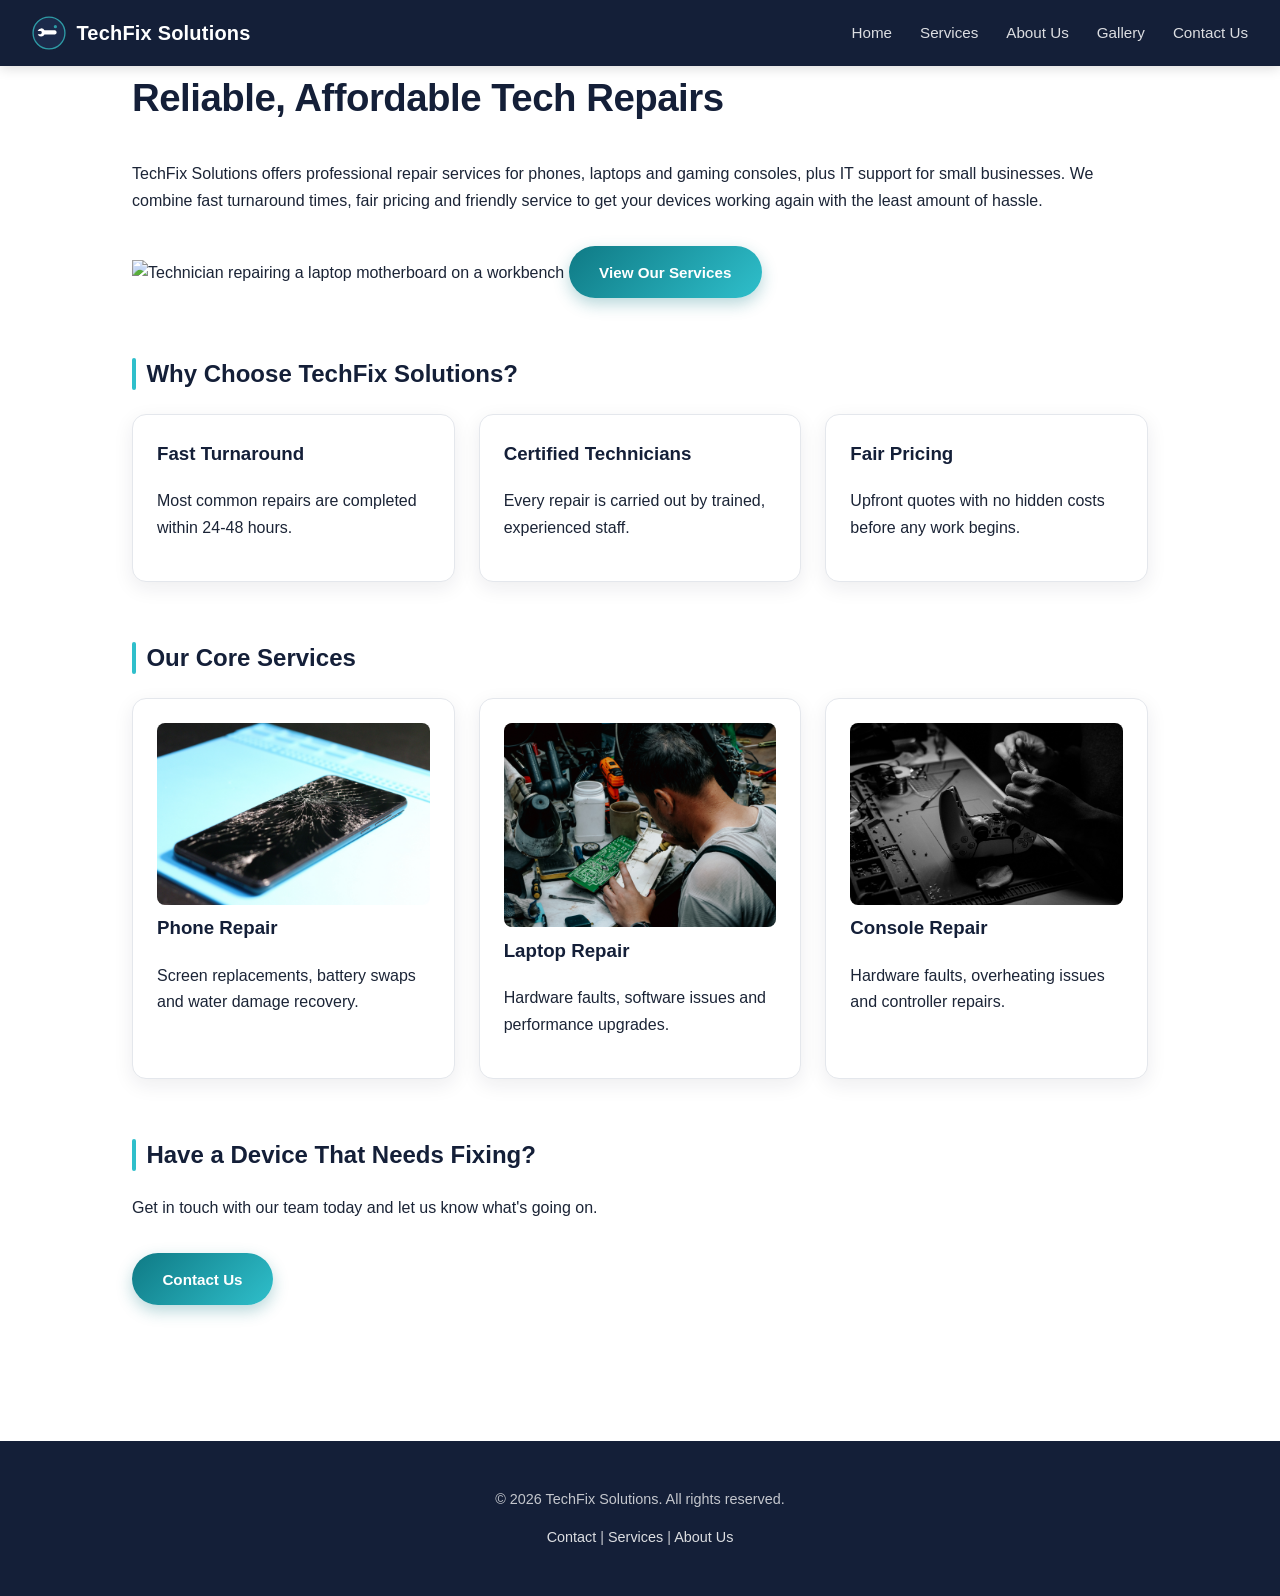
==== index.html @ b435755c "Initial commit with compressed images" ====
<!DOCTYPE html>
<html lang="en">
<head>
  <meta charset="UTF-8">
  <meta name="viewport" content="width=device-width, initial-scale=1.0">
  <title>TechFix Solutions | Home</title>
  <link rel="stylesheet" href="css/style.css">
</head>
<body>

  <!-- Site header with logo and business name -->
  <header>
    <div class="logo">
      <img src="images/logo.svg" alt="TechFix Solutions logo" class="logo-img">
      <span>TechFix Solutions</span>
    </div>
    <!-- Main navigation used on every page -->
    <nav>
      <ul>
        <li><a href="index.html">Home</a></li>
        <li><a href="services.html">Services</a></li>
        <li><a href="about.html">About Us</a></li>
        <li><a href="gallery.html">Gallery</a></li>
        <li><a href="contact.html">Contact Us</a></li>
      </ul>
    </nav>
  </header>

  <main>

    <!-- Hero section: main welcome message and primary call-to-action -->
    <section>
      <h1>Reliable, Affordable Tech Repairs</h1>
      <p>
        TechFix Solutions offers professional repair services for phones, laptops and
        gaming consoles, plus IT support for small businesses. We combine fast turnaround
        times, fair pricing and friendly service to get your devices working again with
        the least amount of hassle.
      </p>
      <img src="images/hero-workbench.jpg" alt="Technician repairing a laptop motherboard on a workbench">
      <a href="services.html" class="cta-button">View Our Services</a>
    </section>

    <!-- Why choose us: builds trust before visitors browse further -->
    <section>
      <h2>Why Choose TechFix Solutions?</h2>
      <div class="card-group">
        <div class="card">
          <h3>Fast Turnaround</h3>
          <p>Most common repairs are completed within 24-48 hours.</p>
        </div>
        <div class="card">
          <h3>Certified Technicians</h3>
          <p>Every repair is carried out by trained, experienced staff.</p>
        </div>
        <div class="card">
          <h3>Fair Pricing</h3>
          <p>Upfront quotes with no hidden costs before any work begins.</p>
        </div>
      </div>
    </section>

    <!-- Featured services shown on the home page, linking through to the Services page -->
    <section>
      <h2>Our Core Services</h2>
      <div class="card-group">
        <div class="card">
          <img src="images/phone-repair.jpg" alt="Close-up of a smartphone screen being repaired">
          <h3>Phone Repair</h3>
          <p>Screen replacements, battery swaps and water damage recovery.</p>
        </div>
        <div class="card">
          <img src="images/laptop-repair.jpg" alt="Laptop opened up for internal hardware repair">
          <h3>Laptop Repair</h3>
          <p>Hardware faults, software issues and performance upgrades.</p>
        </div>
        <div class="card">
          <img src="images/console-repair.jpg" alt="Gaming console with its casing removed for repair">
          <h3>Console Repair</h3>
          <p>Hardware faults, overheating issues and controller repairs.</p>
        </div>
      </div>
    </section>

    <!-- Closing call-to-action encouraging enquiries -->
    <section>
      <h2>Have a Device That Needs Fixing?</h2>
      <p>Get in touch with our team today and let us know what's going on.</p>
      <a href="contact.html" class="cta-button">Contact Us</a>
    </section>

  </main>

  <!-- Site footer with contact summary and quick links -->
  <footer>
    <p>&copy; 2026 TechFix Solutions. All rights reserved.</p>
    <p>
      <a href="contact.html">Contact</a> |
      <a href="services.html">Services</a> |
      <a href="about.html">About Us</a>
    </p>
  </footer>

</body>
</html>
---- css/style.css ----
/* TechFix Solutions - modernized styles
   Palette: navy (#141F38), deep teal (#0F7A85), bright teal (#2FBFCB), light grey (#F5F6F8)
   Type: Poppins (display/headings) + Inter (body) */

:root {
  --navy: #141F38;
  --navy-soft: #1F3057;
  --teal: #0F7A85;
  --teal-bright: #2FBFCB;
  --grey: #F5F6F8;
  --grey-line: #E4E7EC;
  --text: #1B2436;
  --text-muted: #5B6472;
  --radius: 14px;
  --radius-sm: 8px;
  --shadow: 0 6px 20px rgba(20, 31, 56, 0.08);
  --shadow-hover: 0 10px 28px rgba(20, 31, 56, 0.14);
}

* { box-sizing: border-box; }

body {
  margin: 0;
  font-family: "Inter", "Segoe UI", Arial, sans-serif;
  color: var(--text);
  background-color: #FFFFFF;
  line-height: 1.65;
  -webkit-font-smoothing: antialiased;
}

h1, h2, h3, .logo span {
  font-family: "Poppins", "Segoe UI", Arial, sans-serif;
}

header {
  background-color: var(--navy);
  color: #FFFFFF;
  padding: 1rem 2rem;
  display: flex;
  align-items: center;
  justify-content: space-between;
  flex-wrap: wrap;
  gap: 0.75rem;
  position: sticky;
  top: 0;
  z-index: 50;
  box-shadow: 0 2px 12px rgba(0,0,0,0.15);
}

header .logo {
  font-weight: 600;
  font-size: 1.25rem;
  letter-spacing: 0.2px;
  display: flex;
  align-items: center;
  gap: 0.65rem;
}

.logo-img {
  height: 34px;
  width: 34px;
}

nav ul {
  list-style: none;
  display: flex;
  gap: 1.75rem;
  margin: 0;
  padding: 0;
  flex-wrap: wrap;
}

nav a {
  color: rgba(255,255,255,0.85);
  text-decoration: none;
  font-weight: 500;
  font-size: 0.95rem;
  position: relative;
  padding-bottom: 4px;
  transition: color 0.2s ease;
}

nav a::after {
  content: "";
  position: absolute;
  left: 0;
  bottom: 0;
  width: 0;
  height: 2px;
  background: var(--teal-bright);
  transition: width 0.25s ease;
}

nav a:hover,
nav a:focus {
  color: #FFFFFF;
}

nav a:hover::after,
nav a:focus::after {
  width: 100%;
}

main {
  max-width: 1080px;
  margin: 0 auto;
  padding: 0 2rem 2rem;
}

h1 {
  font-size: 2.4rem;
  font-weight: 700;
  color: var(--navy);
  letter-spacing: -0.5px;
  margin-top: 0;
}

h2 {
  font-size: 1.5rem;
  font-weight: 600;
  color: var(--navy);
  margin-bottom: 1.25rem;
  position: relative;
  padding-left: 0.9rem;
}

h2::before {
  content: "";
  position: absolute;
  left: 0;
  top: 0.15em;
  bottom: 0.15em;
  width: 4px;
  border-radius: 4px;
  background: var(--teal-bright);
}

section {
  margin-bottom: 3.5rem;
}

/* Hero banner */
.hero {
  background: linear-gradient(135deg, var(--navy) 0%, var(--navy-soft) 55%, var(--teal) 130%);
  color: #FFFFFF;
  padding: 4rem 2.5rem;
  border-radius: var(--radius);
  margin: 2rem 0 3rem;
}

.hero h1 {
  color: #FFFFFF;
  max-width: 20ch;
}

.hero p {
  color: rgba(255,255,255,0.85);
  max-width: 55ch;
  font-size: 1.05rem;
}

.hero .img-tag {
  display: inline-block;
  margin: 1rem 0;
  padding: 0.5rem 0.9rem;
  background: rgba(255,255,255,0.1);
  border: 1px dashed rgba(255,255,255,0.35);
  border-radius: var(--radius-sm);
  font-size: 0.85rem;
  color: rgba(255,255,255,0.75);
}

.card-group {
  display: flex;
  flex-wrap: wrap;
  gap: 1.5rem;
}

.card {
  background-color: #FFFFFF;
  border: 1px solid var(--grey-line);
  padding: 1.5rem;
  border-radius: var(--radius);
  flex: 1 1 250px;
  box-shadow: var(--shadow);
  transition: transform 0.2s ease, box-shadow 0.2s ease;
}

.card:hover {
  transform: translateY(-4px);
  box-shadow: var(--shadow-hover);
}

.card h3 {
  margin-top: 0;
  color: var(--navy);
}

.card img,
.gallery-grid img {
  max-width: 100%;
  border-radius: var(--radius-sm);
}

.gallery-grid {
  display: grid;
  grid-template-columns: repeat(auto-fit, minmax(220px, 1fr));
  gap: 1.5rem;
}

.gallery-grid figure {
  margin: 0;
  background: var(--grey);
  border-radius: var(--radius);
  overflow: hidden;
  box-shadow: var(--shadow);
  transition: transform 0.2s ease;
}

.gallery-grid figure:hover {
  transform: translateY(-4px);
}

.gallery-grid figcaption {
  padding: 0.75rem 1rem;
  font-size: 0.9rem;
  color: var(--text-muted);
}

.cta-button {
  display: inline-block;
  background: linear-gradient(135deg, var(--teal) 0%, var(--teal-bright) 100%);
  color: #FFFFFF;
  padding: 0.85rem 1.9rem;
  text-decoration: none;
  border-radius: 999px;
  font-weight: 600;
  font-size: 0.95rem;
  margin-top: 1rem;
  border: none;
  cursor: pointer;
  box-shadow: 0 6px 16px rgba(15, 122, 133, 0.3);
  transition: transform 0.15s ease, box-shadow 0.15s ease;
}

.cta-button:hover,
.cta-button:focus {
  transform: translateY(-2px);
  box-shadow: 0 10px 22px rgba(15, 122, 133, 0.4);
}

.hero .cta-button {
  background: #FFFFFF;
  color: var(--navy);
  box-shadow: 0 6px 16px rgba(0,0,0,0.2);
}

form {
  background: var(--grey);
  padding: 1.75rem;
  border-radius: var(--radius);
}

form label {
  display: block;
  margin-top: 1rem;
  font-weight: 600;
  font-size: 0.9rem;
  color: var(--navy);
}

form input,
form textarea {
  width: 100%;
  padding: 0.7rem 0.9rem;
  margin-top: 0.4rem;
  border: 1px solid var(--grey-line);
  border-radius: var(--radius-sm);
  font-family: inherit;
  font-size: 0.95rem;
  background: #FFFFFF;
}

form input:focus,
form textarea:focus {
  outline: 2px solid var(--teal-bright);
  outline-offset: 1px;
}

footer {
  background-color: var(--navy);
  color: rgba(255,255,255,0.75);
  text-align: center;
  padding: 2rem 1.5rem;
  margin-top: 3rem;
  font-size: 0.9rem;
}

footer a {
  color: rgba(255,255,255,0.85);
  text-decoration: none;
}

footer a:hover {
  color: var(--teal-bright);
}
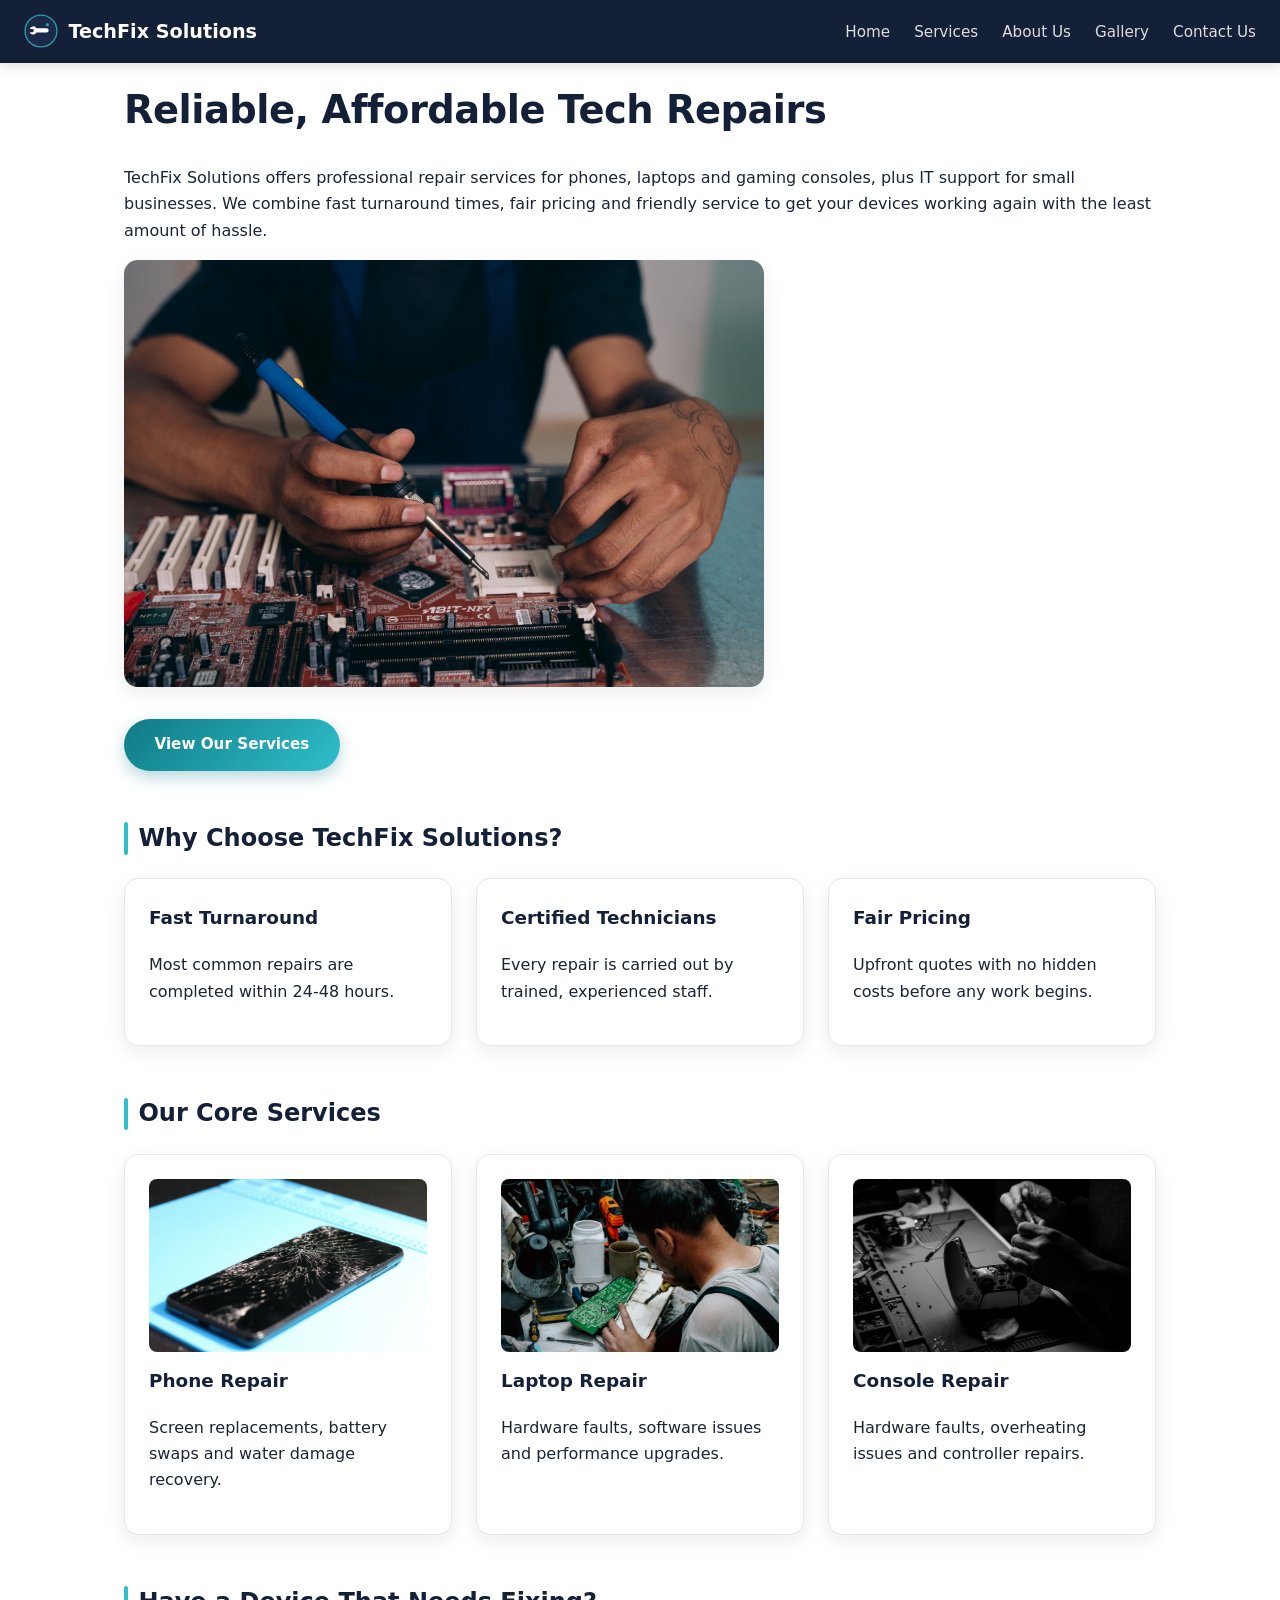
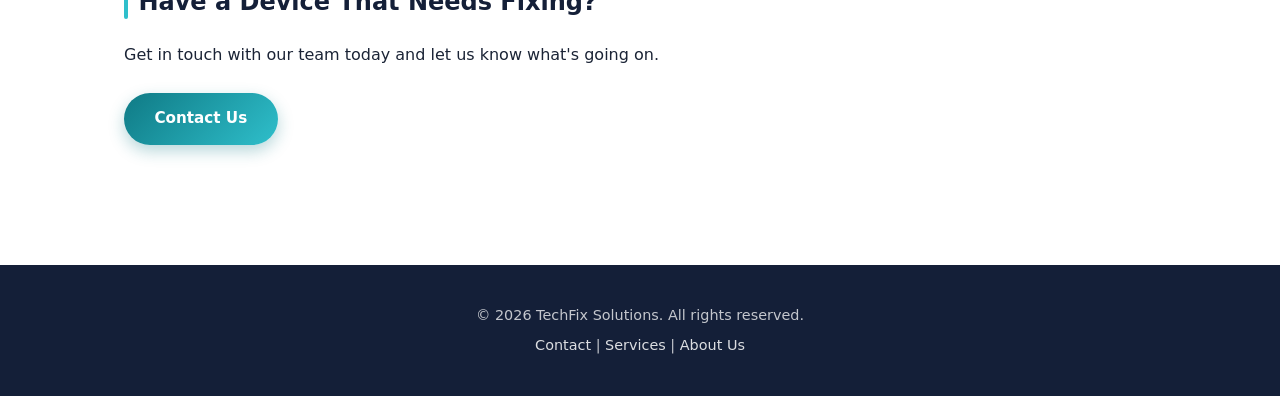
==== commit ef96c1c4: "Complete Part 2: responsive CSS, screenshots, README and changelog" ====
--- a/index.html
+++ b/index.html
@@ -8,7 +8,7 @@
 </head>
 <body>
 
-  <!-- Site header with logo and business name -->
+  
   <header>
     <div class="logo">
       <img src="images/logo.svg" alt="TechFix Solutions logo" class="logo-img">
@@ -27,8 +27,7 @@
   </header>
 
   <main>
-
-    <!-- Hero section: main welcome message and primary call-to-action -->
+    
     <section>
       <h1>Reliable, Affordable Tech Repairs</h1>
       <p>
@@ -37,7 +36,7 @@
         times, fair pricing and friendly service to get your devices working again with
         the least amount of hassle.
       </p>
-      <img src="images/hero-workbench.jpg" alt="Technician repairing a laptop motherboard on a workbench">
+      <img src="images/gallery-laptop-upgrade.jpg" alt="Technician repairing a laptop motherboard on a workbench">
       <a href="services.html" class="cta-button">View Our Services</a>
     </section>
 
@@ -102,4 +101,4 @@
   </footer>
 
 </body>
-</html>+</html> 
--- a/css/style.css
+++ b/css/style.css
@@ -1,6 +1,5 @@
-/* TechFix Solutions - modernized styles
-   Palette: navy (#141F38), deep teal (#0F7A85), bright teal (#2FBFCB), light grey (#F5F6F8)
-   Type: Poppins (display/headings) + Inter (body) */
+/* TechFix Solutions - Part 2 CSS
+*/
 
 :root {
   --navy: #141F38;
@@ -19,9 +18,11 @@
 
 * { box-sizing: border-box; }
 
+html { scroll-behavior: smooth; }
+
 body {
   margin: 0;
-  font-family: "Inter", "Segoe UI", Arial, sans-serif;
+  font-family: "Inter", "Segoe UI", system-ui, Arial, sans-serif;
   color: var(--text);
   background-color: #FFFFFF;
   line-height: 1.65;
@@ -29,13 +30,20 @@
 }
 
 h1, h2, h3, .logo span {
-  font-family: "Poppins", "Segoe UI", Arial, sans-serif;
-}
-
+  font-family: "Poppins", "Segoe UI", system-ui, Arial, sans-serif;
+}
+
+img {
+  max-width: 100%;
+  height: auto;
+  display: block;
+}
+
+/* ===== HEADER + NAV (Flexbox) ===== */
 header {
   background-color: var(--navy);
   color: #FFFFFF;
-  padding: 1rem 2rem;
+  padding: 0.9rem 1.5rem;
   display: flex;
   align-items: center;
   justify-content: space-between;
@@ -44,13 +52,12 @@
   position: sticky;
   top: 0;
   z-index: 50;
-  box-shadow: 0 2px 12px rgba(0,0,0,0.15);
+  box-shadow: 0 2px 12px rgba(0, 0, 0, 0.15);
 }
 
 header .logo {
   font-weight: 600;
-  font-size: 1.25rem;
-  letter-spacing: 0.2px;
+  font-size: 1.2rem;
   display: flex;
   align-items: center;
   gap: 0.65rem;
@@ -59,24 +66,26 @@
 .logo-img {
   height: 34px;
   width: 34px;
+  object-fit: contain;
 }
 
 nav ul {
   list-style: none;
   display: flex;
-  gap: 1.75rem;
+  gap: 1.5rem;
   margin: 0;
   padding: 0;
   flex-wrap: wrap;
+  align-items: center;
 }
 
 nav a {
-  color: rgba(255,255,255,0.85);
+  color: rgba(255, 255, 255, 0.85);
   text-decoration: none;
   font-weight: 500;
   font-size: 0.95rem;
   position: relative;
-  padding-bottom: 4px;
+  padding: 0.35rem 0;
   transition: color 0.2s ease;
 }
 
@@ -92,31 +101,41 @@
 }
 
 nav a:hover,
-nav a:focus {
+nav a:focus,
+nav a.active {
   color: #FFFFFF;
 }
 
 nav a:hover::after,
-nav a:focus::after {
-  width: 100%;
-}
-
+nav a:focus::after,
+nav a.active::after {
+  width: 100%;
+}
+
+nav a:focus-visible {
+  outline: 2px solid var(--teal-bright);
+  outline-offset: 4px;
+  border-radius: 2px;
+}
+
+/* ===== MAIN ===== */
 main {
   max-width: 1080px;
   margin: 0 auto;
-  padding: 0 2rem 2rem;
+  padding: 1.5rem 1.5rem 2.5rem;
 }
 
 h1 {
-  font-size: 2.4rem;
+  font-size: clamp(1.75rem, 4vw, 2.4rem);
   font-weight: 700;
   color: var(--navy);
   letter-spacing: -0.5px;
   margin-top: 0;
+  line-height: 1.2;
 }
 
 h2 {
-  font-size: 1.5rem;
+  font-size: clamp(1.25rem, 3vw, 1.5rem);
   font-weight: 600;
   color: var(--navy);
   margin-bottom: 1.25rem;
@@ -135,41 +154,56 @@
   background: var(--teal-bright);
 }
 
-section {
-  margin-bottom: 3.5rem;
-}
-
-/* Hero banner */
+section { margin-bottom: 3rem; }
+
+/* ===== HERO (Flexbox) ===== */
 .hero {
   background: linear-gradient(135deg, var(--navy) 0%, var(--navy-soft) 55%, var(--teal) 130%);
   color: #FFFFFF;
-  padding: 4rem 2.5rem;
-  border-radius: var(--radius);
-  margin: 2rem 0 3rem;
-}
+  padding: 3rem 2rem;
+  border-radius: var(--radius);
+  margin: 1.5rem 0 2.5rem;
+  display: flex;
+  flex-wrap: wrap;
+  align-items: center;
+  gap: 2rem;
+}
+
+.hero-content { flex: 1 1 280px; }
 
 .hero h1 {
   color: #FFFFFF;
-  max-width: 20ch;
+  max-width: 18ch;
+  margin-bottom: 0.75rem;
 }
 
 .hero p {
-  color: rgba(255,255,255,0.85);
-  max-width: 55ch;
+  color: rgba(255, 255, 255, 0.88);
+  max-width: 48ch;
   font-size: 1.05rem;
-}
-
-.hero .img-tag {
-  display: inline-block;
-  margin: 1rem 0;
-  padding: 0.5rem 0.9rem;
-  background: rgba(255,255,255,0.1);
-  border: 1px dashed rgba(255,255,255,0.35);
+  margin-bottom: 1.25rem;
+}
+
+.hero-media {
+  flex: 1 1 260px;
+  max-width: 420px;
+}
+
+.hero-media img {
+  width: 100%;
   border-radius: var(--radius-sm);
-  font-size: 0.85rem;
-  color: rgba(255,255,255,0.75);
-}
-
+  box-shadow: 0 12px 32px rgba(0, 0, 0, 0.25);
+}
+
+section > img {
+  width: 100%;
+  max-width: 640px;
+  border-radius: var(--radius);
+  margin: 1rem 0 1.5rem;
+  box-shadow: var(--shadow);
+}
+
+/* ===== CARDS (Flexbox) ===== */
 .card-group {
   display: flex;
   flex-wrap: wrap;
@@ -183,7 +217,8 @@
   border-radius: var(--radius);
   flex: 1 1 250px;
   box-shadow: var(--shadow);
-  transition: transform 0.2s ease, box-shadow 0.2s ease;
+  transition: transform 0.25s ease, box-shadow 0.25s ease;
+  position: relative;
 }
 
 .card:hover {
@@ -194,14 +229,78 @@
 .card h3 {
   margin-top: 0;
   color: var(--navy);
-}
-
-.card img,
-.gallery-grid img {
-  max-width: 100%;
+  font-size: 1.15rem;
+}
+
+.card img {
+  width: 100%;
   border-radius: var(--radius-sm);
-}
-
+  margin-bottom: 0.85rem;
+  aspect-ratio: 16 / 10;
+  object-fit: cover;
+}
+
+/* ===== SERVICE GRID (CSS Grid — Part 2 layout upgrade) ===== */
+.service-grid {
+  display: grid;
+  grid-template-columns: repeat(auto-fit, minmax(260px, 1fr));
+  gap: 1.5rem;
+}
+
+.service-card {
+  background: #FFFFFF;
+  border: 1px solid var(--grey-line);
+  border-radius: var(--radius);
+  padding: 1.5rem;
+  box-shadow: var(--shadow);
+  transition: transform 0.25s ease, box-shadow 0.25s ease;
+}
+
+.service-card:hover {
+  transform: translateY(-4px);
+  box-shadow: var(--shadow-hover);
+}
+
+.service-card img {
+  width: 100%;
+  border-radius: var(--radius-sm);
+  margin-bottom: 1rem;
+  aspect-ratio: 16 / 10;
+  object-fit: cover;
+}
+
+.service-card h2 {
+  font-size: 1.2rem;
+  margin-top: 0;
+  margin-bottom: 0.75rem;
+  padding-left: 0.9rem;
+}
+
+.service-card ul {
+  padding-left: 1.2rem;
+  margin: 0.5rem 0 0;
+}
+
+.service-card li { margin-bottom: 0.35rem; }
+
+/* ===== ABOUT GRID (mission + vision side by side) ===== */
+.about-grid {
+  display: grid;
+  grid-template-columns: repeat(auto-fit, minmax(260px, 1fr));
+  gap: 1.5rem;
+  margin-bottom: 2rem;
+}
+
+.about-box {
+  background: var(--grey);
+  border-radius: var(--radius);
+  padding: 1.5rem;
+  border: 1px solid var(--grey-line);
+}
+
+.about-box h2 { margin-top: 0; }
+
+/* ===== GALLERY (CSS Grid) ===== */
 .gallery-grid {
   display: grid;
   grid-template-columns: repeat(auto-fit, minmax(220px, 1fr));
@@ -214,11 +313,19 @@
   border-radius: var(--radius);
   overflow: hidden;
   box-shadow: var(--shadow);
-  transition: transform 0.2s ease;
+  transition: transform 0.25s ease, box-shadow 0.25s ease;
+  position: relative;
 }
 
 .gallery-grid figure:hover {
   transform: translateY(-4px);
+  box-shadow: var(--shadow-hover);
+}
+
+.gallery-grid img {
+  width: 100%;
+  aspect-ratio: 4 / 3;
+  object-fit: cover;
 }
 
 .gallery-grid figcaption {
@@ -227,6 +334,7 @@
   color: var(--text-muted);
 }
 
+/* ===== BUTTONS ===== */
 .cta-button {
   display: inline-block;
   background: linear-gradient(135deg, var(--teal) 0%, var(--teal-bright) 100%);
@@ -236,29 +344,43 @@
   border-radius: 999px;
   font-weight: 600;
   font-size: 0.95rem;
-  margin-top: 1rem;
+  margin-top: 0.5rem;
   border: none;
   cursor: pointer;
   box-shadow: 0 6px 16px rgba(15, 122, 133, 0.3);
-  transition: transform 0.15s ease, box-shadow 0.15s ease;
-}
-
-.cta-button:hover,
-.cta-button:focus {
+  transition: transform 0.2s ease, box-shadow 0.2s ease, background 0.2s ease;
+}
+
+.cta-button:hover {
   transform: translateY(-2px);
   box-shadow: 0 10px 22px rgba(15, 122, 133, 0.4);
 }
+
+.cta-button:focus-visible {
+  outline: 3px solid var(--navy);
+  outline-offset: 3px;
+}
+
+.cta-button:active { transform: translateY(0); }
 
 .hero .cta-button {
   background: #FFFFFF;
   color: var(--navy);
-  box-shadow: 0 6px 16px rgba(0,0,0,0.2);
-}
-
+  box-shadow: 0 6px 16px rgba(0, 0, 0, 0.2);
+}
+
+.hero .cta-button:hover {
+  background: var(--grey);
+  box-shadow: 0 10px 22px rgba(0, 0, 0, 0.28);
+}
+
+/* ===== FORMS ===== */
 form {
   background: var(--grey);
   padding: 1.75rem;
   border-radius: var(--radius);
+  max-width: 560px;
+  border: 1px solid var(--grey-line);
 }
 
 form label {
@@ -269,38 +391,160 @@
   color: var(--navy);
 }
 
+form label:first-of-type { margin-top: 0; }
+
 form input,
 form textarea {
   width: 100%;
-  padding: 0.7rem 0.9rem;
+  padding: 0.75rem 0.95rem;
   margin-top: 0.4rem;
   border: 1px solid var(--grey-line);
   border-radius: var(--radius-sm);
   font-family: inherit;
   font-size: 0.95rem;
   background: #FFFFFF;
-}
+  color: var(--text);
+  transition: border-color 0.2s ease, box-shadow 0.2s ease;
+}
+
+form input:hover,
+form textarea:hover { border-color: #c5cad3; }
 
 form input:focus,
 form textarea:focus {
-  outline: 2px solid var(--teal-bright);
-  outline-offset: 1px;
-}
-
+  outline: none;
+  border-color: var(--teal-bright);
+  box-shadow: 0 0 0 3px rgba(47, 191, 203, 0.25);
+}
+
+form button.cta-button {
+  margin-top: 1.25rem;
+  width: 100%;
+  max-width: 220px;
+}
+
+section ul {
+  padding-left: 1.25rem;
+  margin: 0.75rem 0 0;
+}
+
+section li { margin-bottom: 0.4rem; }
+
+/* ===== FOOTER ===== */
 footer {
   background-color: var(--navy);
-  color: rgba(255,255,255,0.75);
+  color: rgba(255, 255, 255, 0.75);
   text-align: center;
   padding: 2rem 1.5rem;
-  margin-top: 3rem;
+  margin-top: 2rem;
   font-size: 0.9rem;
 }
 
 footer a {
-  color: rgba(255,255,255,0.85);
+  color: rgba(255, 255, 255, 0.85);
   text-decoration: none;
-}
-
-footer a:hover {
-  color: var(--teal-bright);
+  transition: color 0.2s ease;
+}
+
+footer a:hover,
+footer a:focus-visible { color: var(--teal-bright); }
+
+footer a:focus-visible {
+  outline: 2px solid var(--teal-bright);
+  outline-offset: 3px;
+}
+
+footer p { margin: 0.4rem 0; }
+
+.card-group .card ul {
+  list-style: none;
+  padding-left: 0;
+  margin: 0;
+}
+
+.card-group .card ul li {
+  padding: 0.35rem 0;
+  border-bottom: 1px solid var(--grey-line);
+}
+
+.card-group .card ul li:last-child { border-bottom: none; }
+
+/* ===== RESPONSIVE ===== */
+@media (max-width: 768px) {
+  header {
+    padding: 0.85rem 1rem;
+    flex-direction: column;
+    align-items: flex-start;
+  }
+
+  nav ul {
+    gap: 1rem 1.25rem;
+    width: 100%;
+  }
+
+  main { padding: 1.25rem 1rem 2rem; }
+
+  .hero {
+    padding: 2rem 1.35rem;
+    margin: 1rem 0 2rem;
+  }
+
+  .hero h1 { max-width: none; }
+
+  .card { flex: 1 1 100%; }
+
+  .service-grid,
+  .about-grid {
+    grid-template-columns: 1fr;
+  }
+
+  .gallery-grid {
+    grid-template-columns: repeat(auto-fit, minmax(160px, 1fr));
+    gap: 1rem;
+  }
+
+  section { margin-bottom: 2.5rem; }
+
+  form { padding: 1.35rem; }
+
+  form button.cta-button { max-width: none; }
+}
+
+@media (max-width: 480px) {
+  header .logo { font-size: 1.05rem; }
+
+  nav ul {
+    flex-direction: column;
+    align-items: flex-start;
+    gap: 0.35rem;
+  }
+
+  nav a {
+    display: block;
+    padding: 0.45rem 0;
+    width: 100%;
+  }
+
+  h1 { font-size: 1.6rem; }
+
+  .hero { padding: 1.5rem 1.1rem; }
+
+  .cta-button {
+    width: 100%;
+    text-align: center;
+  }
+
+  .gallery-grid { grid-template-columns: 1fr; }
+
+  footer { padding: 1.5rem 1rem; }
+}
+
+@media (prefers-reduced-motion: reduce) {
+  *,
+  *::before,
+  *::after {
+    animation-duration: 0.01ms !important;
+    animation-iteration-count: 1 !important;
+    transition-duration: 0.01ms !important;
+  }
 }
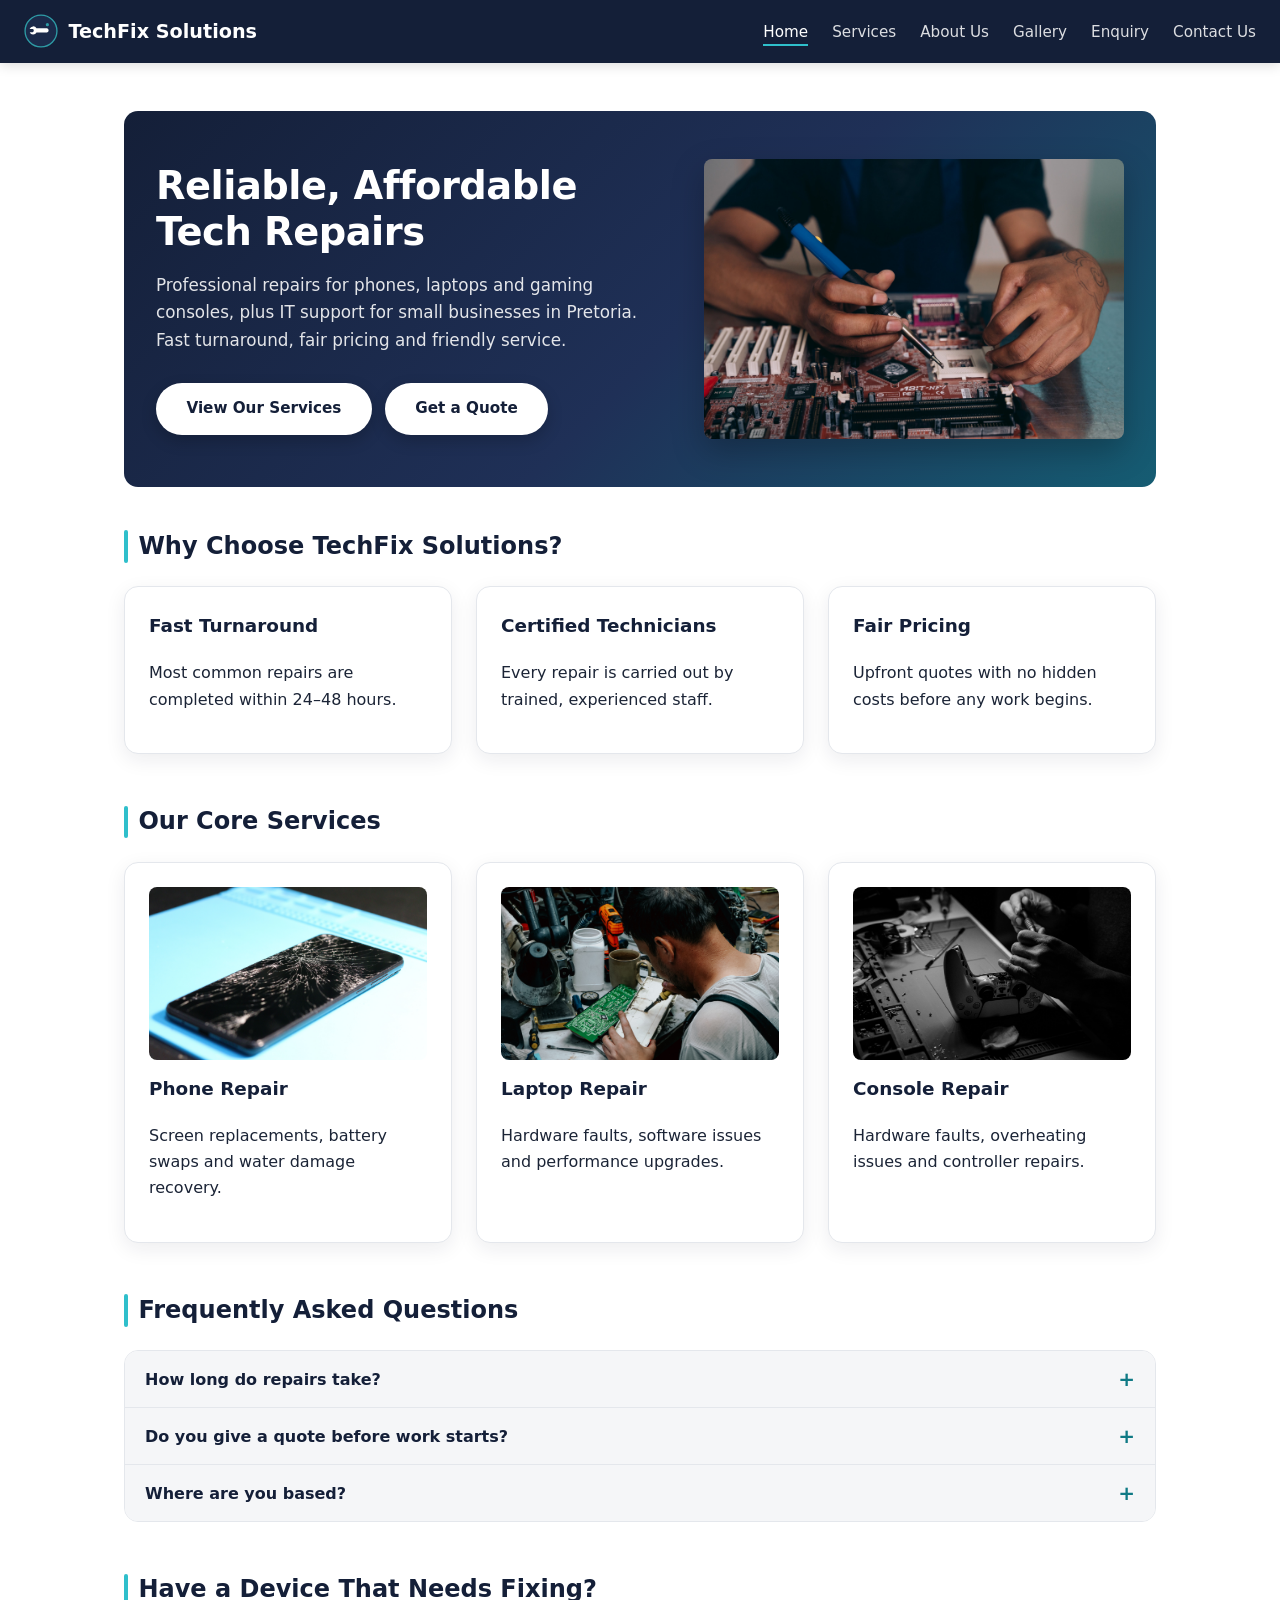
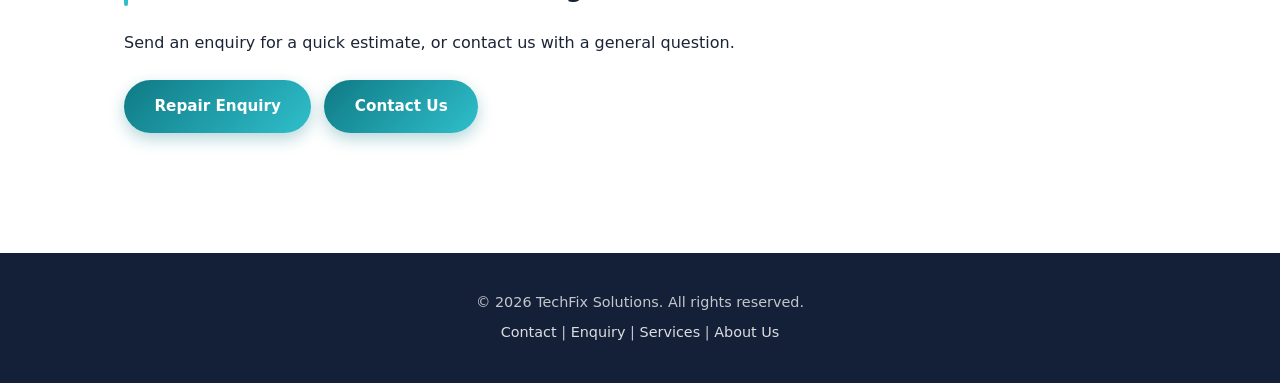
==== commit e4fe6500: "Part 3: forms, JS features, map, SEO" ====
--- a/index.html
+++ b/index.html
@@ -3,50 +3,51 @@
 <head>
   <meta charset="UTF-8">
   <meta name="viewport" content="width=device-width, initial-scale=1.0">
-  <title>TechFix Solutions | Home</title>
+  <title>TechFix Solutions | Reliable Phone, Laptop & Console Repairs in Pretoria</title>
+  <meta name="description" content="TechFix Solutions offers affordable phone, laptop and gaming console repairs in Pretoria, plus IT support for small businesses. Fast turnaround and fair pricing.">
+  <meta name="keywords" content="phone repair Pretoria, laptop repair, console repair, IT support, TechFix Solutions">
   <link rel="stylesheet" href="css/style.css">
 </head>
 <body>
-
-  
   <header>
     <div class="logo">
-      <img src="images/logo.svg" alt="TechFix Solutions logo" class="logo-img">
+      <img src="images/logo.svg" alt="TechFix Solutions logo" class="logo-img" width="34" height="34">
       <span>TechFix Solutions</span>
     </div>
-    <!-- Main navigation used on every page -->
-    <nav>
+    <nav aria-label="Main navigation">
       <ul>
         <li><a href="index.html">Home</a></li>
         <li><a href="services.html">Services</a></li>
         <li><a href="about.html">About Us</a></li>
         <li><a href="gallery.html">Gallery</a></li>
+        <li><a href="enquiry.html">Enquiry</a></li>
         <li><a href="contact.html">Contact Us</a></li>
       </ul>
     </nav>
   </header>
 
   <main>
-    
-    <section>
-      <h1>Reliable, Affordable Tech Repairs</h1>
-      <p>
-        TechFix Solutions offers professional repair services for phones, laptops and
-        gaming consoles, plus IT support for small businesses. We combine fast turnaround
-        times, fair pricing and friendly service to get your devices working again with
-        the least amount of hassle.
-      </p>
-      <img src="images/gallery-laptop-upgrade.jpg" alt="Technician repairing a laptop motherboard on a workbench">
-      <a href="services.html" class="cta-button">View Our Services</a>
+    <section class="hero">
+      <div class="hero-content">
+        <h1>Reliable, Affordable Tech Repairs</h1>
+        <p>
+          Professional repairs for phones, laptops and gaming consoles, plus IT support
+          for small businesses in Pretoria. Fast turnaround, fair pricing and friendly service.
+        </p>
+        <a href="services.html" class="cta-button">View Our Services</a>
+        <a href="enquiry.html" class="cta-button" style="margin-left:0.5rem;background:#fff;color:var(--navy);">Get a Quote</a>
+      </div>
+      <div class="hero-media">
+        <img src="images/gallery-laptop-upgrade.jpg" alt="Technician repairing a laptop motherboard on a workbench" width="640" height="400">
+      </div>
     </section>
 
-    <!-- Why choose us: builds trust before visitors browse further -->
     <section>
       <h2>Why Choose TechFix Solutions?</h2>
       <div class="card-group">
         <div class="card">
           <h3>Fast Turnaround</h3>
-          <p>Most common repairs are completed within 24-48 hours.</p>
+          <p>Most common repairs are completed within 24–48 hours.</p>
         </div>
         <div class="card">
           <h3>Certified Technicians</h3>
@@ -59,46 +60,62 @@
       </div>
     </section>
 
-    <!-- Featured services shown on the home page, linking through to the Services page -->
     <section>
       <h2>Our Core Services</h2>
       <div class="card-group">
         <div class="card">
-          <img src="images/phone-repair.jpg" alt="Close-up of a smartphone screen being repaired">
+          <img src="images/phone-repair.jpg" alt="Smartphone with a cracked screen ready for repair" width="400" height="250">
           <h3>Phone Repair</h3>
           <p>Screen replacements, battery swaps and water damage recovery.</p>
         </div>
         <div class="card">
-          <img src="images/laptop-repair.jpg" alt="Laptop opened up for internal hardware repair">
+          <img src="images/laptop-repair.jpg" alt="Laptop opened for internal hardware repair" width="400" height="250">
           <h3>Laptop Repair</h3>
           <p>Hardware faults, software issues and performance upgrades.</p>
         </div>
         <div class="card">
-          <img src="images/console-repair.jpg" alt="Gaming console with its casing removed for repair">
+          <img src="images/console-repair.jpg" alt="PlayStation controller being repaired on a workbench" width="400" height="250">
           <h3>Console Repair</h3>
           <p>Hardware faults, overheating issues and controller repairs.</p>
         </div>
       </div>
     </section>
 
-    <!-- Closing call-to-action encouraging enquiries -->
+    <section>
+      <h2>Frequently Asked Questions</h2>
+      <div class="accordion">
+        <div class="accordion-item">
+          <button type="button" class="accordion-btn" aria-expanded="false">How long do repairs take? <span class="icon">+</span></button>
+          <div class="accordion-panel"><p>Most phone screens and batteries are ready within 24–48 hours. Laptops and consoles may take 2–3 working days depending on parts.</p></div>
+        </div>
+        <div class="accordion-item">
+          <button type="button" class="accordion-btn" aria-expanded="false">Do you give a quote before work starts? <span class="icon">+</span></button>
+          <div class="accordion-panel"><p>Yes. We diagnose the issue and provide a clear quote. Work only begins once you approve the cost.</p></div>
+        </div>
+        <div class="accordion-item">
+          <button type="button" class="accordion-btn" aria-expanded="false">Where are you based? <span class="icon">+</span></button>
+          <div class="accordion-panel"><p>We are based in Pretoria and serve students, households, gamers and small businesses in the local area.</p></div>
+        </div>
+      </div>
+    </section>
+
     <section>
       <h2>Have a Device That Needs Fixing?</h2>
-      <p>Get in touch with our team today and let us know what's going on.</p>
-      <a href="contact.html" class="cta-button">Contact Us</a>
+      <p>Send an enquiry for a quick estimate, or contact us with a general question.</p>
+      <a href="enquiry.html" class="cta-button">Repair Enquiry</a>
+      <a href="contact.html" class="cta-button" style="margin-left:0.5rem;">Contact Us</a>
     </section>
-
   </main>
 
-  <!-- Site footer with contact summary and quick links -->
   <footer>
     <p>&copy; 2026 TechFix Solutions. All rights reserved.</p>
     <p>
       <a href="contact.html">Contact</a> |
+      <a href="enquiry.html">Enquiry</a> |
       <a href="services.html">Services</a> |
       <a href="about.html">About Us</a>
     </p>
   </footer>
-
+  <script src="js/main.js"></script>
 </body>
-</html> +</html>
--- a/css/style.css
+++ b/css/style.css
@@ -547,4 +547,188 @@
     animation-iteration-count: 1 !important;
     transition-duration: 0.01ms !important;
   }
-}+}
+/* ===== PART 3: Forms errors, accordion, lightbox, search ===== */
+.form-error {
+  color: #b42318;
+  font-size: 0.85rem;
+  margin-top: 0.35rem;
+  display: none;
+}
+.form-error.visible { display: block; }
+input.invalid, textarea.invalid, select.invalid {
+  border-color: #b42318 !important;
+  box-shadow: 0 0 0 3px rgba(180, 35, 24, 0.15) !important;
+}
+.form-success {
+  display: none;
+  background: #ecfdf3;
+  border: 1px solid #abefc6;
+  color: #067647;
+  padding: 1rem 1.25rem;
+  border-radius: var(--radius-sm);
+  margin-top: 1rem;
+}
+.form-success.visible { display: block; }
+
+form select {
+  width: 100%;
+  padding: 0.75rem 0.95rem;
+  margin-top: 0.4rem;
+  border: 1px solid var(--grey-line);
+  border-radius: var(--radius-sm);
+  font-family: inherit;
+  font-size: 0.95rem;
+  background: #FFFFFF;
+  color: var(--text);
+}
+
+.search-bar {
+  display: flex;
+  flex-wrap: wrap;
+  gap: 0.75rem;
+  margin-bottom: 1.5rem;
+  align-items: center;
+}
+.search-bar input[type="search"] {
+  flex: 1 1 220px;
+  padding: 0.75rem 1rem;
+  border: 1px solid var(--grey-line);
+  border-radius: var(--radius-sm);
+  font-size: 0.95rem;
+}
+.search-bar input[type="search"]:focus {
+  outline: none;
+  border-color: var(--teal-bright);
+  box-shadow: 0 0 0 3px rgba(47, 191, 203, 0.25);
+}
+.filter-btns { display: flex; flex-wrap: wrap; gap: 0.5rem; }
+.filter-btns button {
+  border: 1px solid var(--grey-line);
+  background: #fff;
+  color: var(--text);
+  padding: 0.45rem 0.9rem;
+  border-radius: 999px;
+  cursor: pointer;
+  font-size: 0.875rem;
+  font-weight: 500;
+  transition: background 0.2s, border-color 0.2s, color 0.2s;
+}
+.filter-btns button:hover,
+.filter-btns button.active {
+  background: var(--navy);
+  color: #fff;
+  border-color: var(--navy);
+}
+.service-card[hidden], .gallery-grid figure[hidden] { display: none !important; }
+.no-results {
+  display: none;
+  color: var(--text-muted);
+  padding: 1rem 0;
+}
+.no-results.visible { display: block; }
+
+/* Accordion (FAQ) */
+.accordion { border: 1px solid var(--grey-line); border-radius: var(--radius); overflow: hidden; }
+.accordion-item { border-bottom: 1px solid var(--grey-line); }
+.accordion-item:last-child { border-bottom: none; }
+.accordion-btn {
+  width: 100%;
+  text-align: left;
+  background: var(--grey);
+  border: none;
+  padding: 1rem 1.25rem;
+  font-weight: 600;
+  font-size: 1rem;
+  color: var(--navy);
+  cursor: pointer;
+  display: flex;
+  justify-content: space-between;
+  align-items: center;
+  font-family: inherit;
+}
+.accordion-btn:hover { background: #eef0f4; }
+.accordion-btn span.icon { font-size: 1.25rem; color: var(--teal); }
+.accordion-panel {
+  max-height: 0;
+  overflow: hidden;
+  transition: max-height 0.3s ease;
+  background: #fff;
+}
+.accordion-panel.open { max-height: 240px; }
+.accordion-panel p { margin: 0; padding: 1rem 1.25rem 1.25rem; color: var(--text-muted); }
+
+/* Lightbox */
+.lightbox {
+  display: none;
+  position: fixed;
+  inset: 0;
+  background: rgba(15, 23, 42, 0.88);
+  z-index: 200;
+  align-items: center;
+  justify-content: center;
+  padding: 1.5rem;
+}
+.lightbox.open { display: flex; }
+.lightbox-inner {
+  max-width: min(900px, 100%);
+  max-height: 90vh;
+  position: relative;
+}
+.lightbox-inner img {
+  max-width: 100%;
+  max-height: 80vh;
+  border-radius: var(--radius-sm);
+  box-shadow: 0 20px 50px rgba(0,0,0,0.4);
+}
+.lightbox-caption {
+  color: #fff;
+  text-align: center;
+  margin-top: 0.75rem;
+  font-size: 0.95rem;
+}
+.lightbox-close {
+  position: absolute;
+  top: -2.5rem;
+  right: 0;
+  background: transparent;
+  border: none;
+  color: #fff;
+  font-size: 2rem;
+  cursor: pointer;
+  line-height: 1;
+}
+.gallery-grid figure { cursor: pointer; }
+.gallery-grid figure:focus-visible {
+  outline: 3px solid var(--teal-bright);
+  outline-offset: 3px;
+}
+
+/* Enquiry response box */
+.enquiry-response {
+  display: none;
+  background: #eff8ff;
+  border: 1px solid #b2ddff;
+  color: #175cd3;
+  padding: 1.25rem;
+  border-radius: var(--radius-sm);
+  margin-top: 1rem;
+}
+.enquiry-response.visible { display: block; }
+
+/* Active nav helper if class missing */
+nav a.active { color: #FFFFFF; }
+
+/* ===== PART 3: Interactive map (Leaflet) ===== */
+.map-container {
+  width: 100%;
+  height: 360px;
+  border-radius: var(--radius);
+  border: 1px solid var(--grey-line);
+  box-shadow: var(--shadow);
+  margin: 1rem 0 1.5rem;
+  z-index: 1;
+}
+@media (max-width: 768px) {
+  .map-container { height: 280px; }
+}
